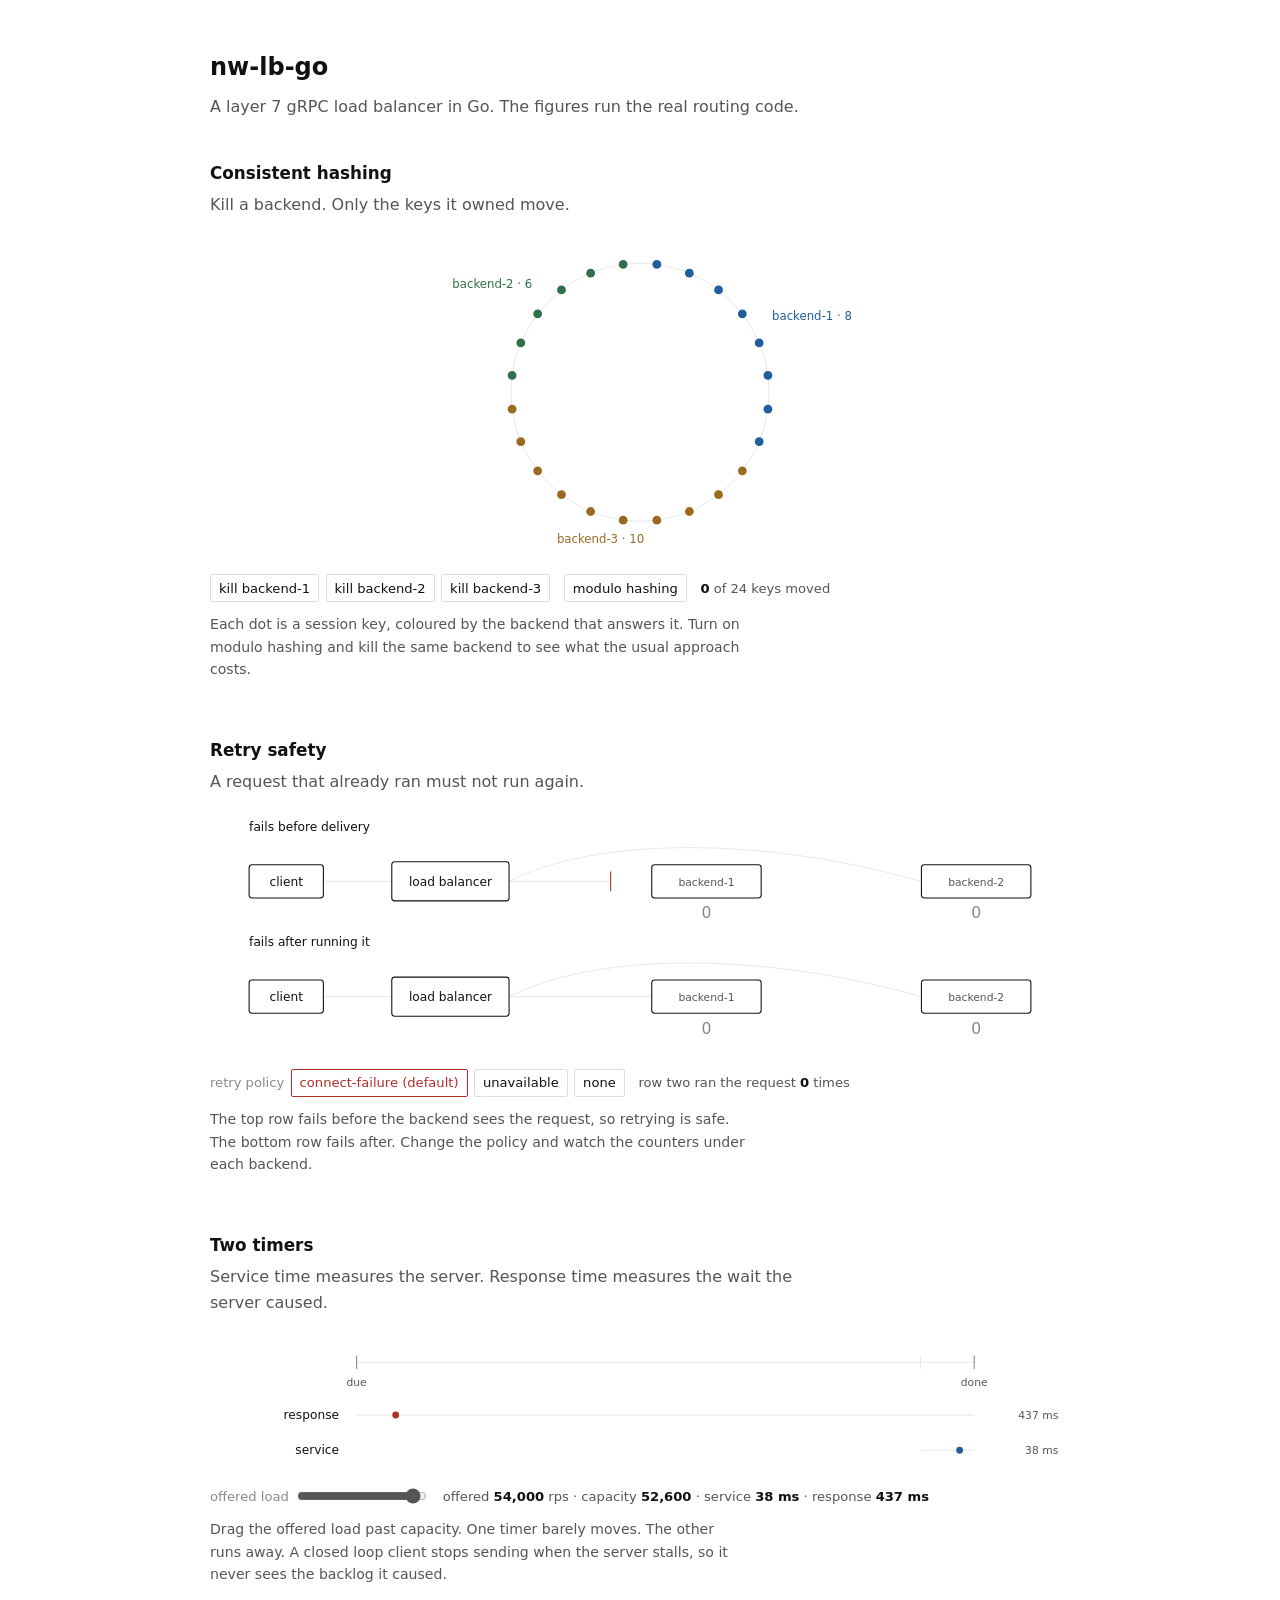
==== public/index.html @ af90a648 "Add Vercel deploy root and config" ====
<!doctype html>
<html lang="en">
<head>
<meta charset="utf-8">
<meta name="viewport" content="width=device-width, initial-scale=1">
<title>nw-lb-go</title>
<meta name="description" content="Three interactive figures from a Go layer-7 gRPC load balancer: consistent hashing, retry safety, and how its latency was measured.">
<style>/* One font, white ground, ink and three signal colours. Nothing else.
 *
 * Light only and deliberately so: it paints its own background and declares color-scheme, so it
 * keeps its appearance inside a dark host rather than borrowing one. */

:root {
  --bg: #ffffff;
  --ink: #111111;
  --ink-soft: #555555;
  --ink-faint: #888888;
  --rule: #dddddd;

  /* Colour is only ever used to mean something: normal, failure, recovered. */
  --accent-blue: #1f5f9e;
  --accent-red: #b03028;
  --accent-green: #2f7048;
  --accent-amber: #9a6b1f;

  --w-thin: 0.7;
  --w-semi: 1.1;

  --font: system-ui, -apple-system, "Segoe UI", Roboto, Helvetica, Arial, sans-serif;

  color-scheme: light;
}

* { box-sizing: border-box; }

body {
  margin: 0;
  background: var(--bg);
  color: var(--ink);
  font-family: var(--font);
  font-size: 16px;
  line-height: 1.6;
}

.wrap {
  max-width: 900px;
  margin: 0 auto;
  padding: 3rem 1.25rem 5rem;
}

h1 {
  font-size: 1.5rem;
  font-weight: 600;
  margin: 0 0 0.5rem;
}

.subtitle {
  color: var(--ink-soft);
  margin: 0 0 2.5rem;
  max-width: 60ch;
}

.masthead .meta,
footer.colophon { display: none; }

section.figure { margin: 0 0 3.5rem; }

.figure > h2 {
  font-size: 1.05rem;
  font-weight: 600;
  margin: 0 0 0.35rem;
}

.figure > .lede {
  color: var(--ink-soft);
  margin: 0 0 1rem;
  max-width: 60ch;
}

.stage svg {
  display: block;
  width: 100%;
  height: auto;
}

.controls {
  display: flex;
  flex-wrap: wrap;
  align-items: center;
  gap: 0.5rem 0.85rem;
  margin-top: 0.5rem;
  font-size: 0.82rem;
}

.controls .group { display: flex; align-items: center; gap: 0.4rem; }
.controls .label { color: var(--ink-faint); }

button.ctl {
  font: inherit;
  font-size: 0.82rem;
  color: var(--ink);
  background: none;
  border: 1px solid var(--rule);
  border-radius: 2px;
  padding: 0.15rem 0.5rem;
  cursor: pointer;
}

button.ctl:hover { border-color: var(--ink-faint); }
button.ctl:focus-visible { outline: 2px solid var(--accent-blue); outline-offset: 1px; }
button.ctl[aria-pressed="true"] { border-color: var(--accent-red); color: var(--accent-red); }
button.ctl[disabled] { opacity: 0.4; cursor: default; }

input[type="range"] { width: 130px; accent-color: var(--ink-soft); cursor: pointer; }

.readout {
  color: var(--ink-soft);
  font-variant-numeric: tabular-nums;
}
.readout b { color: var(--ink); font-weight: 600; }

.caption {
  margin: 0.7rem 0 0;
  font-size: 0.88rem;
  color: var(--ink-soft);
  max-width: 60ch;
}

/* SVG primitives. One family throughout; the mono class survives only so the figures keep their
 * numbers aligned. */
.s-node { fill: none; stroke: var(--ink); stroke-width: var(--w-semi); }
.s-node-soft { fill: none; stroke: var(--rule); stroke-width: var(--w-thin); }
.s-wire { fill: none; stroke: var(--rule); stroke-width: var(--w-thin); }
.s-wire-live { fill: none; stroke: var(--ink-faint); stroke-width: var(--w-semi); }
.s-label { fill: var(--ink); font-family: var(--font); font-size: 12.5px; }
.s-label-sm { fill: var(--ink-soft); font-family: var(--font); font-size: 11px; }
.s-mono { fill: var(--ink-soft); font-family: var(--font); font-size: 11px; font-variant-numeric: tabular-nums; }
.s-dead { stroke: var(--accent-red); }
.s-muted { opacity: 0.32; }

.pkt { pointer-events: none; }

.motion-note { display: none; }

@media (max-width: 640px) {
  .wrap { padding: 2rem 1rem 3rem; }
}
</style>
</head>
<body>
<div class="wrap">

<header class="masthead">
  <h1>nw-lb-go</h1>
  <p class="subtitle">
    A layer 7 gRPC load balancer in Go. The figures run the real routing code.
  </p>
</header>

<main id="figures"></main>

</div>
<script>/* Shared foundation for every figure: SVG construction, one animation clock, packet motion along
 * real paths, and a consistent-hash ring that behaves like the Go one so the routing figures agree
 * with the system they document. No dependencies. */
(function (global) {
  "use strict";

  const SVGNS = "http://www.w3.org/2000/svg";

  /* ---------------------------------------------------------------- construction */

  // el("circle", {r: 4, class: "pkt"}, [children]) — attribute names are passed through verbatim,
  // so hyphenated SVG attributes work without translation.
  function el(name, attrs, children) {
    const node = document.createElementNS(SVGNS, name);
    if (attrs) {
      for (const k in attrs) {
        const v = attrs[k];
        if (v === null || v === undefined || v === false) continue;
        if (k === "text") node.textContent = String(v);
        else node.setAttribute(k, String(v));
      }
    }
    if (children) for (const c of children) if (c) node.appendChild(c);
    return node;
  }

  function html(name, attrs, children) {
    const node = document.createElement(name);
    if (attrs) {
      for (const k in attrs) {
        const v = attrs[k];
        if (v === null || v === undefined || v === false) continue;
        if (k === "text") node.textContent = String(v);
        else if (k === "class") node.className = String(v);
        else node.setAttribute(k, String(v));
      }
    }
    if (children) for (const c of children) if (c) node.appendChild(c);
    return node;
  }

  // Every figure shares one arrowhead vocabulary so the drawings look like one document. The
  // geometry is a slim stealth head; markers inherit stroke colour via context-stroke where the
  // browser supports it and fall back to currentColor otherwise.
  function defs() {
    const mk = (id, color) =>
      el("marker", {
        id: id, viewBox: "0 0 10 8", refX: 9.2, refY: 4,
        markerWidth: 7, markerHeight: 6, orient: "auto-start-reverse",
      }, [el("path", { d: "M0,0 L10,4 L0,8 L2.6,4 Z", fill: color })]);

    return el("defs", null, [
      mk("ah", "context-stroke"),
      mk("ah-ink", "var(--ink)"),
      mk("ah-faint", "var(--ink-faint)"),
      mk("ah-blue", "var(--accent-blue)"),
      mk("ah-red", "var(--accent-red)"),
      mk("ah-green", "var(--accent-green)"),
    ]);
  }

  // A figure's root <svg>. Width is fluid; the viewBox fixes the coordinate system so every
  // diagram can be authored in absolute units and still be responsive.
  function stage(w, h, label) {
    const s = el("svg", {
      viewBox: `0 0 ${w} ${h}`,
      role: "img",
      "aria-label": label || "",
      preserveAspectRatio: "xMidYMid meet",
    }, [defs()]);
    return s;
  }

  function text(x, y, str, cls, extra) {
    return el("text", Object.assign({ x: x, y: y, class: cls || "s-label", text: str }, extra || {}));
  }

  // A TikZ-ish node: thin rounded rect with a centred label. Returns {g, cx, cy, w, h}.
  function box(x, y, w, h, label, opts) {
    const o = opts || {};
    const g = el("g", { class: o.class || "" });
    g.appendChild(el("rect", {
      x: x, y: y, width: w, height: h, rx: o.rx === undefined ? 3 : o.rx,
      class: o.boxClass || "s-node", fill: o.fill || "none",
    }));
    if (label) {
      g.appendChild(text(x + w / 2, y + h / 2 + 4.5, label, o.labelClass || "s-label", {
        "text-anchor": "middle",
      }));
    }
    return { g: g, x: x, y: y, w: w, h: h, cx: x + w / 2, cy: y + h / 2 };
  }

  /* ------------------------------------------------------------------- the clock */

  const reduced = global.matchMedia
    ? global.matchMedia("(prefers-reduced-motion: reduce)").matches
    : false;

  // One requestAnimationFrame loop drives every figure. Figures register a step(dt) and are only
  // stepped while their container is on screen, so a page of six simulations costs about as much
  // as the one you are looking at.
  const Ticker = (function () {
    const subs = new Set();
    let last = 0, running = false;

    function frame(now) {
      if (!running) return;
      const dt = last ? Math.min((now - last) / 1000, 0.1) : 0;
      last = now;
      for (const s of subs) {
        if (!s.visible) continue;
        try { s.step(dt); } catch (err) { /* one bad figure must not stop the page */ }
      }
      global.requestAnimationFrame(frame);
    }

    function start() {
      if (running) return;
      running = true; last = 0;
      global.requestAnimationFrame(frame);
    }

    return {
      add(step, node) {
        const sub = { step: step, visible: true };
        subs.add(sub);
        if (node && global.IntersectionObserver) {
          sub.visible = false;
          const io = new IntersectionObserver((entries) => {
            for (const e of entries) sub.visible = e.isIntersecting;
          }, { rootMargin: "80px" });
          io.observe(node);
        }
        start();
        return () => subs.delete(sub);
      },
      get reduced() { return reduced; },
    };
  })();

  /* ------------------------------------------------------------------- packets */

  // Packets travel along the very path element that draws the wire, so a dot can never drift off
  // its line: the geometry has exactly one source of truth.
  function Flight(pathEl, opts) {
    const o = opts || {};
    this.path = pathEl;
    this.len = pathEl.getTotalLength();
    this.speed = o.speed || 160;      // user units per second
    this.dist = o.from || 0;
    this.done = false;
    this.node = o.node;
    this.onArrive = o.onArrive || null;
  }
  Flight.prototype.step = function (dt) {
    if (this.done) return;
    this.dist += this.speed * dt;
    if (this.dist >= this.len) {
      this.dist = this.len;
      this.done = true;
    }
    const p = this.path.getPointAtLength(this.dist);
    if (this.node) {
      this.node.setAttribute("cx", p.x.toFixed(2));
      this.node.setAttribute("cy", p.y.toFixed(2));
    }
    if (this.done && this.onArrive) this.onArrive();
    return p;
  };

  // A pool keeps packet circles alive rather than churning DOM nodes at 60fps.
  function PacketPool(layer, opts) {
    this.layer = layer;
    this.free = [];
    this.live = [];
    this.r = (opts && opts.r) || 3;
  }
  PacketPool.prototype.spawn = function (pathEl, opts) {
    const o = opts || {};
    let node = this.free.pop();
    if (!node) {
      node = el("circle", { r: this.r, class: "pkt" });
      this.layer.appendChild(node);
    }
    node.setAttribute("r", o.r || this.r);
    node.setAttribute("fill", o.fill || "var(--accent-blue)");
    node.setAttribute("opacity", o.opacity === undefined ? 1 : o.opacity);
    node.style.display = "";
    const self = this;
    const f = new Flight(pathEl, {
      speed: o.speed, from: o.from, node: node,
      onArrive: function () {
        if (o.onArrive) o.onArrive();
      },
    });
    f._node = node;
    this.live.push(f);
    return f;
  };
  PacketPool.prototype.step = function (dt) {
    for (let i = this.live.length - 1; i >= 0; i--) {
      const f = this.live[i];
      f.step(dt);
      if (f.done) {
        f._node.style.display = "none";
        this.free.push(f._node);
        this.live.splice(i, 1);
      }
    }
  };
  PacketPool.prototype.clear = function () {
    for (const f of this.live) {
      f._node.style.display = "none";
      this.free.push(f._node);
    }
    this.live.length = 0;
  };

  /* --------------------------------------------------------------------- model */

  // FNV-1a followed by MurmurHash3's finaliser. Not the xxhash the Go side uses — the point is a
  // well-distributed 32-bit hash so the ring behaves the same way, not that the two agree on
  // placements.
  //
  // The avalanche step is not optional. FNV alone barely mixes its high bits for inputs that differ
  // only in a trailing index, which is exactly the shape of a virtual node key ("backend-1#0",
  // "backend-1#1", ...). Without it, 84 virtual nodes landed in clumps that left a single 22.4% hole
  // in the ring and gave one backend 52% of the keys — a drawing that would have argued against the
  // very property it exists to demonstrate. With it the largest gap is 7.1% and the split is
  // 42/26/32, whose remaining skew is the honest small-sample behaviour of 28 virtual nodes per
  // member rather than an artefact of the hash.
  function hash32(str) {
    let h = 0x811c9dc5;
    for (let i = 0; i < str.length; i++) {
      h ^= str.charCodeAt(i);
      h = Math.imul(h, 0x01000193) >>> 0;
    }
    h ^= h >>> 16;
    h = Math.imul(h, 0x85ebca6b) >>> 0;
    h ^= h >>> 13;
    h = Math.imul(h, 0xc2b2ae35) >>> 0;
    h ^= h >>> 16;
    return h >>> 0;
  }

  // Consistent hash ring with weighted virtual nodes, mirroring internal/hashring.
  //
  // The property worth preserving here is the one the Go tests assert: membership is the set of
  // CONFIGURED members and never changes with health. Health is a filter applied over the ordered
  // candidate list, so a backend going down remaps only the keys it owned.
  function Ring(members, vnodes) {
    this.vnodes = vnodes || 60;
    this.setMembers(members || []);
  }
  Ring.prototype.setMembers = function (members) {
    this.members = members.slice();
    const pts = [];
    for (const m of this.members) {
      const n = Math.max(1, Math.round((this.vnodes * (m.weight || 100)) / 100));
      for (let i = 0; i < n; i++) pts.push({ h: hash32(m.id + "#" + i), id: m.id });
    }
    // Sort on (hash, id) so identical membership always yields an identical ring regardless of
    // insertion order — the determinism the Go tests check.
    pts.sort((a, b) => (a.h - b.h) || (a.id < b.id ? -1 : a.id > b.id ? 1 : 0));
    this.points = pts;
  };
  Ring.prototype.indexFor = function (key) {
    const h = hash32(key);
    const pts = this.points;
    if (!pts.length) return -1;
    let lo = 0, hi = pts.length - 1, ans = 0, found = false;
    while (lo <= hi) {
      const mid = (lo + hi) >> 1;
      if (pts[mid].h >= h) { ans = mid; found = true; hi = mid - 1; } else lo = mid + 1;
    }
    return found ? ans : 0; // wrap
  };
  // Ordered distinct owners, primary first — the preference list the balancer filters.
  Ring.prototype.candidates = function (key, n) {
    const pts = this.points;
    if (!pts.length) return [];
    const start = this.indexFor(key);
    const out = [];
    for (let i = 0; i < pts.length && out.length < (n || pts.length); i++) {
      const id = pts[(start + i) % pts.length].id;
      if (out.indexOf(id) === -1) out.push(id);
    }
    return out;
  };
  // Route applies the health/breaker filter over ring order, with the fail-open ladder the Go
  // balancer uses: available, then healthy, then anything.
  Ring.prototype.route = function (key, isAvailable) {
    const cands = this.candidates(key);
    for (const id of cands) if (isAvailable(id)) return id;
    return cands.length ? cands[0] : null;
  };

  // Deterministic PRNG so a reload tells the same story.
  function rng(seed) {
    let s = seed >>> 0 || 1;
    return function () {
      s ^= s << 13; s >>>= 0;
      s ^= s >> 17;
      s ^= s << 5; s >>>= 0;
      return s / 4294967296;
    };
  }

  /* -------------------------------------------------------------------- controls */

  function button(label, onClick, opts) {
    const o = opts || {};
    const b = html("button", { class: "ctl", type: "button", text: label });
    if (o.pressed !== undefined) b.setAttribute("aria-pressed", String(!!o.pressed));
    b.addEventListener("click", () => onClick(b));
    return b;
  }

  function slider(opts) {
    const o = opts || {};
    const input = html("input", {
      type: "range", min: o.min, max: o.max, step: o.step || 1, value: o.value,
      "aria-label": o.label || "value",
    });
    input.addEventListener("input", () => o.onInput(Number(input.value), input));
    return input;
  }

  function readout(initial) {
    const n = html("span", { class: "readout" });
    n.innerHTML = initial || "";
    return n;
  }

  function group(children) {
    return html("div", { class: "group" }, children);
  }

  function label(str) {
    return html("span", { class: "label", text: str });
  }

  /* --------------------------------------------------------------------- figures */

  const registry = [];

  function register(fig) { registry.push(fig); }

  function mountAll(root) {
    registry.forEach((fig, i) => {
      const section = html("section", { class: "figure", id: fig.id });
      section.appendChild(html("h2", { text: fig.title }));
      if (fig.lede) section.appendChild(html("p", { class: "lede", text: fig.lede }));

      const stageEl = html("div", { class: "stage" });
      const controls = html("div", { class: "controls" });
      section.appendChild(stageEl);
      root.appendChild(section);

      let api = null;
      try {
        api = fig.mount(stageEl, controls, API);
      } catch (err) {
        stageEl.appendChild(html("p", { class: "caption", text: "This figure failed to load." }));
        if (global.console) console.error("figure " + fig.id + " failed:", err);
      }
      if (controls.childNodes.length) stageEl.appendChild(controls);

      if (fig.caption) section.appendChild(html("p", { class: "caption", text: fig.caption }));
      if (api && api.step) Ticker.add(api.step, stageEl);
    });
  }

  const API = {
    el: el, html: html, stage: stage, text: text, box: box, defs: defs,
    Ticker: Ticker, Flight: Flight, PacketPool: PacketPool,
    Ring: Ring, hash32: hash32, rng: rng,
    button: button, slider: slider, readout: readout, group: group, label: label,
    register: register, mountAll: mountAll,
    reduced: reduced,
    SVGNS: SVGNS,
  };

  global.NWLB = API;
})(window);


/* ---- ring ---- */
/* Fig. ring — kill a backend, and only its keys move.
 *
 * One circle, twenty-four key dots, three backend labels. Nothing else is drawn, because nothing
 * else is being argued. Routing is the real X.Ring; modulo mode is a real hash(key) mod liveCount.
 * The only motion in the figure is a remap: dots whose owner actually changed slide along the ring
 * to their new owner and take its colour. Every other dot holds still. */
NWLB.register({
  id: "ring",
  title: 'Consistent hashing',
  lede:
    'Kill a backend. Only the keys it owned move.',
  caption:
    'Each dot is a session key, coloured by the backend that answers it. Turn on modulo hashing and kill the same backend to see what the usual approach costs.',

  mount: function (stageEl, controlsEl, X) {
    /* element count: 25 drawn elements — 1 ring circle + 24 key dots. Static text: 3 labels, one
     * per backend; the number in each is a live count, not a caption. The flight arcs below are
     * stroke-less geometry carriers cut from the same circle at the same radius — PacketPool needs
     * a <path> to walk, and a <circle> cannot be walked in part — so they draw no ink, and the
     * packets riding them are moving, not static. */

    /* ------------------------------------------------------------------ geometry */
    var W = 880, H = 340;
    var CX = 440, CY = 162;
    var R = 132;              // the ring; the key dots sit on it
    var RL = R + 24;          // backend labels, just outside it
    var TAU = Math.PI * 2;
    var NKEYS = 24;
    var VNODES = 3;           // per backend: few enough that each backend owns one visible arc
    var DOT = 4.5;

    var BE = [
      { id: "backend-1", col: "var(--accent-blue)" },
      { id: "backend-2", col: "var(--accent-green)" },
      { id: "backend-3", col: "var(--accent-amber)" }
    ];
    var DEAD = "var(--accent-red)";
    var FAINT = "var(--ink-faint)";
    var THIN = "var(--w-thin)";

    var live = [true, true, true];
    var modulo = false;

    /* --------------------------------------------------------------------- model */
    // Membership is every configured backend, exactly as in internal/hashring: health never
    // rebuilds the ring, it only filters the clockwise scan.
    var ring = new X.Ring(
      BE.map(function (b) { return { id: b.id, weight: 100 }; }),
      VNODES
    );
    var pts = ring.points;
    var idxOf = {};
    BE.forEach(function (b, i) { idxOf[b.id] = i; });

    function px(a, r) { return CX + r * Math.cos(a); }
    function py(a, r) { return CY + r * Math.sin(a); }
    function f2(n) { return n.toFixed(2); }

    // Clockwise arc: y grows downwards, so increasing angle is clockwise on screen.
    function arcD(a0, a1, r) {
      var d = a1 - a0;
      if (d <= 0) d += TAU;
      return "M" + f2(px(a0, r)) + " " + f2(py(a0, r)) +
        " A" + r + " " + r + " 0 " + (d > Math.PI ? 1 : 0) + " 1 " +
        f2(px(a1, r)) + " " + f2(py(a1, r));
    }

    function liveCount() {
      var n = 0;
      for (var i = 0; i < 3; i++) if (live[i]) n++;
      return n;
    }

    function ownerOf(k) {
      var i;
      if (!modulo) {
        // The clockwise scan: first live virtual node at or after the key.
        for (i = 0; i < pts.length; i++) {
          var bi = idxOf[pts[(k.ai + i) % pts.length].id];
          if (live[bi]) return bi;
        }
        return idxOf[pts[k.ai].id];       // nothing healthy: fail open to the ring's own answer
      }
      var lc = liveCount();
      if (lc === 0) return k.h % 3;
      var order = [];
      for (i = 0; i < 3; i++) if (live[i]) order.push(i);
      return order[k.h % lc];             // the slots renumber on every failure
    }

    // Twenty-four session keys, drawn deterministically and taken as they come. Seed 0x2a splits
    // 8/6/10 across the three backends with each backend holding one contiguous arc, which is what
    // three virtual nodes apiece buys; no key is filtered to make that happen.
    var rnd = X.rng(0x2a);
    var HEX = "0123456789abcdef";
    var keys = [], seen = {}, guard = 0;
    while (keys.length < NKEYS && guard < 20000) {
      guard++;
      var s = "sess-";
      for (var q = 0; q < 4; q++) s += HEX[Math.floor(rnd() * 16)];
      if (seen[s]) continue;
      seen[s] = 1;
      keys.push({ id: s, h: X.hash32(s), ai: ring.indexFor(s), owner: 0, flying: false });
    }
    // Hash order becomes angular order, so a key's neighbours on screen are its neighbours on the
    // ring: an owner's keys land in one arc, and a remap really does travel clockwise.
    keys.sort(function (a, b) { return a.h - b.h; });
    var i;
    for (i = 0; i < NKEYS; i++) {
      var k = keys[i];
      k.ang = -Math.PI / 2 + (i + 0.5) * (TAU / NKEYS);
      k.owner = ownerOf(k);
    }

    /* ---------------------------------------------------------------------- stage */
    var svg = X.stage(W, H,
      "A ring of twenty-four session key dots, each filled with the colour of the backend that " +
      "answers it, with the three backends named outside the arcs they own. Killing a backend " +
      "moves only its own dots; modulo hashing moves nearly all of them.");
    stageEl.appendChild(svg);

    var gArcs = X.el("g"), gDots = X.el("g"), gPkt = X.el("g"), gLab = X.el("g");
    svg.appendChild(X.el("circle", { cx: CX, cy: CY, r: R, class: "s-node-soft" }));
    [gArcs, gDots, gPkt, gLab].forEach(function (g) { svg.appendChild(g); });

    for (i = 0; i < NKEYS; i++) {
      keys[i].dot = X.el("circle", {
        cx: f2(px(keys[i].ang, R)), cy: f2(py(keys[i].ang, R)), r: DOT,
        fill: BE[keys[i].owner].col
      });
      gDots.appendChild(keys[i].dot);
    }

    // One label per backend, parked at the angular centre of the arc it owns when all three are up.
    // Fixed for the life of the figure: a label that chased its arc would be a second moving thing.
    var labels = BE.map(function (b, bi) {
      var sx = 0, sy = 0;
      for (var j = 0; j < NKEYS; j++) {
        if (keys[j].owner !== bi) continue;
        sx += Math.cos(keys[j].ang); sy += Math.sin(keys[j].ang);
      }
      var a = Math.atan2(sy, sx), c = Math.cos(a);
      return X.el("text", {
        x: f2(px(a, RL)), y: f2(py(a, RL) + 4), class: "s-mono",
        style: "font-size: 12px",
        "text-anchor": c > 0.35 ? "start" : c < -0.35 ? "end" : "middle"
      });
    });
    labels.forEach(function (t) { gLab.appendChild(t); });

    /* ------------------------------------------------------------------- painting */
    function fill(k) {
      k.dot.setAttribute("fill", BE[k.owner].col);
      k.dot.setAttribute("stroke", "none");
    }
    function hollow(k) {
      k.dot.setAttribute("fill", "none");
      k.dot.setAttribute("stroke", FAINT);
      k.dot.setAttribute("stroke-width", THIN);
    }

    function paintLabels() {
      var counts = [0, 0, 0];
      for (var j = 0; j < NKEYS; j++) counts[keys[j].owner]++;
      for (var b = 0; b < 3; b++) {
        labels[b].textContent = BE[b].id + " · " + counts[b];
        labels[b].style.fill = live[b] ? BE[b].col : DEAD;
      }
    }

    /* ------------------------------------------------------------------- movement */
    var pool = new X.PacketPool(gPkt, { r: DOT });
    var free = [], used = [];

    function takeArc() {
      var p = free.pop();
      if (!p) { p = X.el("path", { fill: "none", stroke: "none" }); gArcs.appendChild(p); }
      used.push(p);
      return p;
    }
    function releaseArc(p) {
      var j = used.indexOf(p);
      if (j >= 0) used.splice(j, 1);
      free.push(p);
    }
    function stopAll() {
      pool.clear();
      for (var j = used.length - 1; j >= 0; j--) free.push(used[j]);
      used.length = 0;
      for (j = 0; j < NKEYS; j++) {
        if (keys[j].flying) { keys[j].flying = false; fill(keys[j]); }
      }
    }

    // Where a remapped key travels to: the first dot clockwise that the new owner now answers.
    // Under consistent hashing that is the head of the neighbouring arc, so a dead backend's keys
    // sweep forward together; under modulo it is wherever the renumbering happened to land.
    function destOf(idx) {
      var o = keys[idx].owner;
      for (var s = 1; s < NKEYS; s++) {
        var j = (idx + s) % NKEYS;
        if (keys[j].owner === o) return keys[j].ang;
      }
      return null;
    }

    function fly(idx) {
      var k = keys[idx];
      var a1 = destOf(idx);
      if (a1 === null) { fill(k); return; }
      var p = takeArc();
      p.setAttribute("d", arcD(k.ang, a1, R));
      var len = p.getTotalLength();
      if (len < 1) { fill(k); return; }
      k.flying = true;
      hollow(k);
      pool.spawn(p, {
        speed: len / Math.max(0.55, len / 420),
        fill: BE[k.owner].col,
        onArrive: function () {
          releaseArc(p);
          k.flying = false;
          fill(k);
        }
      }).step(0);   // seat it on the path now, so a recycled dot never flashes at its old position
    }

    function apply() {
      stopAll();
      var moved = 0, j;
      var next = [];
      for (j = 0; j < NKEYS; j++) next.push(ownerOf(keys[j]));
      for (j = 0; j < NKEYS; j++) {
        if (next[j] !== keys[j].owner) { keys[j].owner = next[j]; keys[j].changed = true; moved++; }
        else keys[j].changed = false;
      }
      for (j = 0; j < NKEYS; j++) {
        if (!keys[j].changed) continue;
        if (X.reduced) fill(keys[j]); else fly(j);
      }
      paintLabels();
      ro.innerHTML = "<b>" + moved + "</b> of " + NKEYS + " keys moved";
    }

    /* ------------------------------------------------------------------- controls */
    var ro = X.readout("<b>0</b> of " + NKEYS + " keys moved");

    var killBtns = BE.map(function (b, bi) {
      return X.button("kill " + b.id, function (btn) {
        live[bi] = !live[bi];
        btn.textContent = (live[bi] ? "kill " : "restore ") + b.id;
        btn.setAttribute("aria-pressed", String(!live[bi]));
        apply();
      }, { pressed: false });
    });

    var modBtn = X.button("modulo hashing", function (btn) {
      modulo = !modulo;
      btn.setAttribute("aria-pressed", String(modulo));
      apply();
    }, { pressed: false });

    controlsEl.appendChild(X.group(killBtns));
    controlsEl.appendChild(X.group([modBtn]));
    controlsEl.appendChild(ro);

    paintLabels();

    return {
      step: function (dt) { pool.step(dt); }
    };
  }
});


/* ---- failover ---- */
/* Figure: retry safety — replaying a request that already ran makes it run twice.
 *
 * Two identical rows, differing only in WHEN the first backend fails. The counters under the
 * backends carry the whole argument: the top row totals one, and the bottom row totals two as soon
 * as the policy is loose enough to replay a request that had already been executed. */
(function () {
  "use strict";

  var W = 880, H = 256;
  var Y1 = 72, Y2 = 190;

  var CX = 40, CW = 76;            // client
  var LX = 186, LW = 120;          // load balancer
  var B1 = 452, B2 = 728, BW = 112, BH = 34;
  var STOP = 410;                  // row one is refused here, short of the first backend

  NWLB.register({
    id: "failover",
    title: 'Retry safety',

    lede:
      'A request that already ran must not run again.',

    caption:
      'The top row fails before the backend sees the request, so retrying is safe. The bottom row fails after. Change the policy and watch the counters under each backend.',

    mount: function (stageEl, controlsEl, X) {
      // element count: 21 static drawn elements — 8 boxes, 6 wires, 1 red mark, 6 text labels.
      // The four counter numbers are data values and the packets move, so neither is counted.

      var svg = X.stage(W, H,
        "Two rows, each a client, a load balancer and two backends, with a counter under each " +
        "backend showing how many times the request ran there.");
      stageEl.appendChild(svg);

      var gWire = X.el("g"), gNode = X.el("g"), gPkt = X.el("g");
      svg.appendChild(gWire);
      svg.appendChild(gNode);
      svg.appendChild(gPkt);

      var pool = new X.PacketPool(gPkt, { r: 4 });

      var INK = "var(--ink)";
      var FAINT = "var(--ink-faint)";
      var BLUE = "var(--accent-blue)";
      var RED = "var(--accent-red)";
      var AMBER = "var(--accent-amber)";

      var SPEED = X.reduced ? 120 : 210;   // user units per second
      var BEAT = X.reduced ? 1.3 : 0.6;    // dwell at a failure
      var SETTLE = X.reduced ? 2.6 : 1.6;  // let a row's counters be read before the other moves
      var LINGER = X.reduced ? 4.6 : 3.2;  // longer, when the count reached two

      /* ------------------------------------------------------------------ primitives */

      function box(x, y, w, h, label, labelClass) {
        var b = X.box(x, y, w, h, label, { labelClass: labelClass });
        b.rect = b.g.querySelector("rect");
        gNode.appendChild(b.g);
        return b;
      }

      // A wire is the <path> that both draws the line and carries the packets, so a dot can never
      // leave its line: there is exactly one piece of geometry.
      function wire(d) {
        var p = X.el("path", { d: d, class: "s-wire" });
        gWire.appendChild(p);
        return p;
      }

      // The counter is a bare number. It is the only thing in the drawing that changes state, so it
      // needs no chrome to be found.
      function counter(cx, y) {
        var t = X.text(cx, y, "0", "s-mono", { "text-anchor": "middle" });
        t.style.fontSize = "16px";
        t.style.fill = FAINT;
        gNode.appendChild(t);
        return { el: t, n: 0 };
      }

      /* ---------------------------------------------------------------------- a row */

      // Both rows carry their labels. Leaving the second row's boxes empty saved six words and cost
      // the reader a row of blank rectangles, which reads as unfinished rather than as restraint.
      function buildRow(y, title, refused, named) {
        var R = { y: y };

        gNode.appendChild(X.text(CX, y - 52, title, "s-label"));

        R.w0 = wire("M " + (CX + CW) + " " + y + " H " + LX);
        R.w1 = wire("M " + (LX + LW) + " " + y + " H " + (refused ? STOP : B1));
        R.w2 = wire("M " + (LX + LW) + " " + y +
          " C " + (LX + LW + 90) + " " + (y - 46) +
          ", " + (B1 + 114) + " " + (y - 46) +
          ", " + B2 + " " + y);

        R.client = box(CX, y - 17, CW, 34, named ? "client" : null, "s-label");
        R.lb = box(LX, y - 20, LW, 40, named ? "load balancer" : null, "s-label");
        R.b1 = box(B1, y - BH / 2, BW, BH, named ? "backend-1" : null, "s-mono");
        R.b2 = box(B2, y - BH / 2, BW, BH, named ? "backend-2" : null, "s-mono");

        if (refused) {
          gWire.appendChild(X.el("path", {
            d: "M " + STOP + " " + (y - 10) + " V " + (y + 10), class: "s-node s-dead",
          }));
        }

        R.c1 = counter(B1 + BW / 2, y + 38);
        R.c2 = counter(B2 + BW / 2, y + 38);
        return R;
      }

      var A = buildRow(Y1, "fails before delivery", true, true);
      var B = buildRow(Y2, "fails after running it", false, true);

      /* ------------------------------------------------------------------- counters */

      // The damage is that two different backends each did the work, so a row that totals two turns
      // both of its numbers red together.
      function paint(R) {
        var tone = (R.c1.n + R.c2.n) >= 2 ? RED : INK;
        R.c1.el.style.fill = R.c1.n ? tone : FAINT;
        R.c2.el.style.fill = R.c2.n ? tone : FAINT;
      }

      function tick(R, c) {
        c.n += 1;
        c.el.textContent = String(c.n);
        paint(R);
        if (R === B) report();
      }

      function resetRow(R) {
        R.c1.n = 0;
        R.c2.n = 0;
        R.c1.el.textContent = "0";
        R.c2.el.textContent = "0";
        paint(R);
        R.b1.rect.setAttribute("class", "s-node");
        if (R === B) report();
      }

      /* -------------------------------------------------------------------- controls */

      var policy = "connect-failure";
      var readout = X.readout("row two ran the request <b>0</b> times");
      var buttons = {};

      function report() {
        readout.innerHTML = "row two ran the request <b>" + (B.c1.n + B.c2.n) + "</b> times";
      }

      function policyButton(id, text) {
        var b = X.button(text, function () { choose(id); }, { pressed: id === policy });
        buttons[id] = b;
        return b;
      }

      controlsEl.appendChild(X.group([
        X.label("retry policy"),
        policyButton("connect-failure", "connect-failure (default)"),
        policyButton("unavailable", "unavailable"),
        policyButton("none", "none"),
      ]));
      controlsEl.appendChild(readout);

      /* --------------------------------------------------------------------- the run */

      var hold = 0, after = null, next = null;

      function fly(pathEl, color, then) {
        pool.spawn(pathEl, {
          speed: SPEED, fill: color, r: 4,
          onArrive: function () { next = then; },
        });
      }

      function pause(secs, then) {
        hold = secs;
        after = then;
      }

      // Row one: refused on the wire, so nothing executed and the replay costs one execution.
      function runA() {
        resetRow(A);
        fly(A.w0, BLUE, function () {
          fly(A.w1, BLUE, function () {
            pause(BEAT, function () {
              if (policy === "none") { pause(SETTLE, runB); return; }
              fly(A.w2, BLUE, function () {
                tick(A, A.c2);
                pause(SETTLE, runB);
              });
            });
          });
        });
      }

      // Row two: delivered and executed, and only then does the backend die. Replaying it now buys
      // a second execution of work that had already happened.
      function runB() {
        resetRow(B);
        fly(B.w0, BLUE, function () {
          fly(B.w1, BLUE, function () {
            tick(B, B.c1);
            B.b1.rect.setAttribute("class", "s-node s-dead");
            pause(BEAT, function () {
              if (policy !== "unavailable") { pause(SETTLE, runA); return; }
              fly(B.w2, AMBER, function () {
                tick(B, B.c2);
                pause(LINGER, runA);
              });
            });
          });
        });
      }

      function choose(p) {
        policy = p;
        for (var k in buttons) buttons[k].setAttribute("aria-pressed", String(k === policy));
        pool.clear();
        next = null;
        after = null;
        hold = 0;
        resetRow(A);
        resetRow(B);
        pause(0.35, runA);
      }

      pause(0.4, runA);

      return {
        step: function (dt) {
          pool.step(dt);
          if (next) {
            var n = next;
            next = null;
            n();
          }
          if (hold > 0) {
            hold -= dt;
            if (hold <= 0) {
              hold = 0;
              var a = after;
              after = null;
              if (a) a();
            }
          }
        },
      };
    },
  });
})();


/* ---- omission ---- */
/* Two timers.
 *
 * One request, drawn once. The only thing worth seeing is that the response bracket is longer than
 * the service bracket, and that raising the offered load stretches one and not the other. */
NWLB.register({
  id: 'omission',
  title: 'Two timers',
  lede: 'Service time measures the server. Response time measures the wait the server caused.',
  caption: 'Drag the offered load past capacity. One timer barely moves. The other runs away. A closed loop client stops sending when the server stalls, so it never sees the backlog it caused.',

  mount: function (stageEl, controlsEl, X) {
    /* element count: 6 drawn (1 time line, 3 marks, 2 brackets). Static labels: 4. The two
     * millisecond figures are data, not annotation. */

    var W = 880, H = 150;
    var X0 = 150, X1 = 782;          // the time line runs between these
    var GUT = 132;                   // right-aligned gutter for the bracket names
    var NUM = 868;                   // right-aligned column for the two numbers
    var Y_LINE = 32, Y_RESP = 86, Y_SERV = 122;

    // Measured on the real run: 52,600 rps was where this host stopped keeping up, and 55,000 rps
    // offered produced a service p99 of 38 ms against a response p99 of 696 ms.
    var CAPACITY = 52600, RUN_S = 15;

    var svg = X.stage(W, H, 'One request, with service time and response time drawn to the same scale');
    stageEl.appendChild(svg);

    var gStatic = X.el('g', null);
    var gDyn = X.el('g', null);
    var gPkt = X.el('g', null);
    svg.appendChild(gStatic);
    svg.appendChild(gDyn);
    svg.appendChild(gPkt);

    function line(d, cls, extra) {
      return X.el('path', Object.assign({ d: d, class: cls || 's-wire' }, extra || {}));
    }

    // --- static ink -------------------------------------------------------------------------
    gStatic.appendChild(line('M' + X0 + ',' + Y_LINE + 'H' + X1, 's-wire'));
    gStatic.appendChild(X.text(X0, Y_LINE + 24, 'due', 's-label-sm', { 'text-anchor': 'middle' }));
    gStatic.appendChild(X.text(X1, Y_LINE + 24, 'done', 's-label-sm', { 'text-anchor': 'middle' }));
    gStatic.appendChild(X.text(GUT, Y_RESP + 4, 'response', 's-label', { 'text-anchor': 'end' }));
    gStatic.appendChild(X.text(GUT, Y_SERV + 4, 'service', 's-label', { 'text-anchor': 'end' }));

    // --- ink that moves with the slider -----------------------------------------------------
    var TICK = 7;
    var mDue = gDyn.appendChild(line('', 's-wire-live'));
    var mSent = gDyn.appendChild(line('', '', {
      stroke: 'var(--accent-amber)', 'stroke-width': 'var(--w-semi)', fill: 'none',
    }));
    var mDone = gDyn.appendChild(line('', 's-wire-live'));

    var bResp = gDyn.appendChild(line('', '', {
      stroke: 'var(--accent-red)', 'stroke-width': 'var(--w-semi)', fill: 'none',
    }));
    var bServ = gDyn.appendChild(line('', '', {
      stroke: 'var(--accent-blue)', 'stroke-width': 'var(--w-semi)', fill: 'none',
    }));

    var nResp = gDyn.appendChild(X.text(NUM, Y_RESP + 4, '', 's-mono', {
      'text-anchor': 'end', fill: 'var(--accent-red)',
    }));
    var nServ = gDyn.appendChild(X.text(NUM, Y_SERV + 4, '', 's-mono', {
      'text-anchor': 'end', fill: 'var(--accent-blue)',
    }));

    var pool = new X.PacketPool(gPkt, { r: 3.5 });

    // --- the model --------------------------------------------------------------------------
    //
    // Below capacity the server is the only cost. Above it, every second of the run adds the excess
    // to a queue that drains at capacity, so the wait is the backlog divided by the drain rate. At
    // 55,000 offered that lands at 684 ms of waiting on top of 38 ms of service, which is the
    // shape the real 696 ms measurement had.
    function model(offered) {
      var u = offered / CAPACITY;
      var service = 2 + 36 * Math.pow(Math.min(u, 1), 3);
      var wait;
      if (offered > CAPACITY) {
        wait = ((offered - CAPACITY) * RUN_S / CAPACITY) * 1000;
      } else {
        wait = service * Math.pow(u, 4) * 1.5;
      }
      return { service: service, wait: wait, response: service + wait };
    }

    function fmt(ms) {
      return (ms >= 100 ? Math.round(ms) : Math.round(ms * 10) / 10) + ' ms';
    }

    // Open past capacity. At 30,000 rps the two brackets are within a millisecond of each other and
    // the figure silently argues the opposite of its point.
    var offered = 54000;
    var shown = model(offered);      // eased toward the target so dragging reads as motion
    var sentX = X0;

    function layout() {
      var span = X1 - X0;
      // Both brackets share one scale, set so the response bracket always spans the drawing. That
      // shared scale is the whole comparison: as the wait grows, service shrinks to a sliver.
      var scale = span / Math.max(shown.response, 0.001);
      sentX = X0 + shown.wait * scale;
      if (sentX > X1 - 2) sentX = X1 - 2;

      mDue.setAttribute('d', 'M' + X0 + ',' + (Y_LINE - TICK) + 'V' + (Y_LINE + TICK));
      mSent.setAttribute('d', 'M' + sentX.toFixed(1) + ',' + (Y_LINE - TICK) + 'V' + (Y_LINE + TICK));
      mDone.setAttribute('d', 'M' + X1 + ',' + (Y_LINE - TICK) + 'V' + (Y_LINE + TICK));

      bResp.setAttribute('d', 'M' + X0 + ',' + Y_RESP + 'H' + X1);
      bServ.setAttribute('d', 'M' + sentX.toFixed(1) + ',' + Y_SERV + 'H' + X1);

      nResp.textContent = fmt(shown.response);
      nServ.textContent = fmt(shown.service);
    }

    // --- controls ---------------------------------------------------------------------------
    var out = X.readout('');
    function refresh() {
      var m = model(offered);
      out.innerHTML = 'offered <b>' + offered.toLocaleString() + '</b> rps &middot; capacity <b>' +
        CAPACITY.toLocaleString() + '</b> &middot; service <b>' + fmt(m.service) +
        '</b> &middot; response <b>' + fmt(m.response) + '</b>';
    }

    controlsEl.appendChild(X.group([
      X.label('offered load'),
      X.slider({
        min: 20000, max: 56000, step: 500, value: offered, label: 'offered load in requests per second',
        onInput: function (v) { offered = v; pool.clear(); refresh(); },
      }),
    ]));
    controlsEl.appendChild(out);
    refresh();

    // --- one journey, twice, at one speed ---------------------------------------------------
    var SPEED = X.reduced ? 90 : 240;   // user units per second, identical on both brackets
    var live = 0, gap = 0;

    function launch() {
      live = 2;
      // step(0) seats each dot on its path immediately, so a fresh one never flashes at the origin.
      pool.spawn(bResp, {
        speed: SPEED, fill: 'var(--accent-red)',
        onArrive: function () { live--; },
      }).step(0);
      pool.spawn(bServ, {
        speed: SPEED, fill: 'var(--accent-blue)',
        onArrive: function () { live--; },
      }).step(0);
    }

    layout();
    launch();

    return {
      step: function (dt) {
        var target = model(offered);
        var k = Math.min(1, dt * 6);
        shown.service += (target.service - shown.service) * k;
        shown.wait += (target.wait - shown.wait) * k;
        shown.response = shown.service + shown.wait;
        layout();

        pool.step(dt);
        if (live <= 0) {
          gap += dt;
          if (gap > (X.reduced ? 2.2 : 0.7)) { gap = 0; launch(); }
        }
      },
    };
  },
});


NWLB.mountAll(document.getElementById('figures'));</script>
</body>
</html>
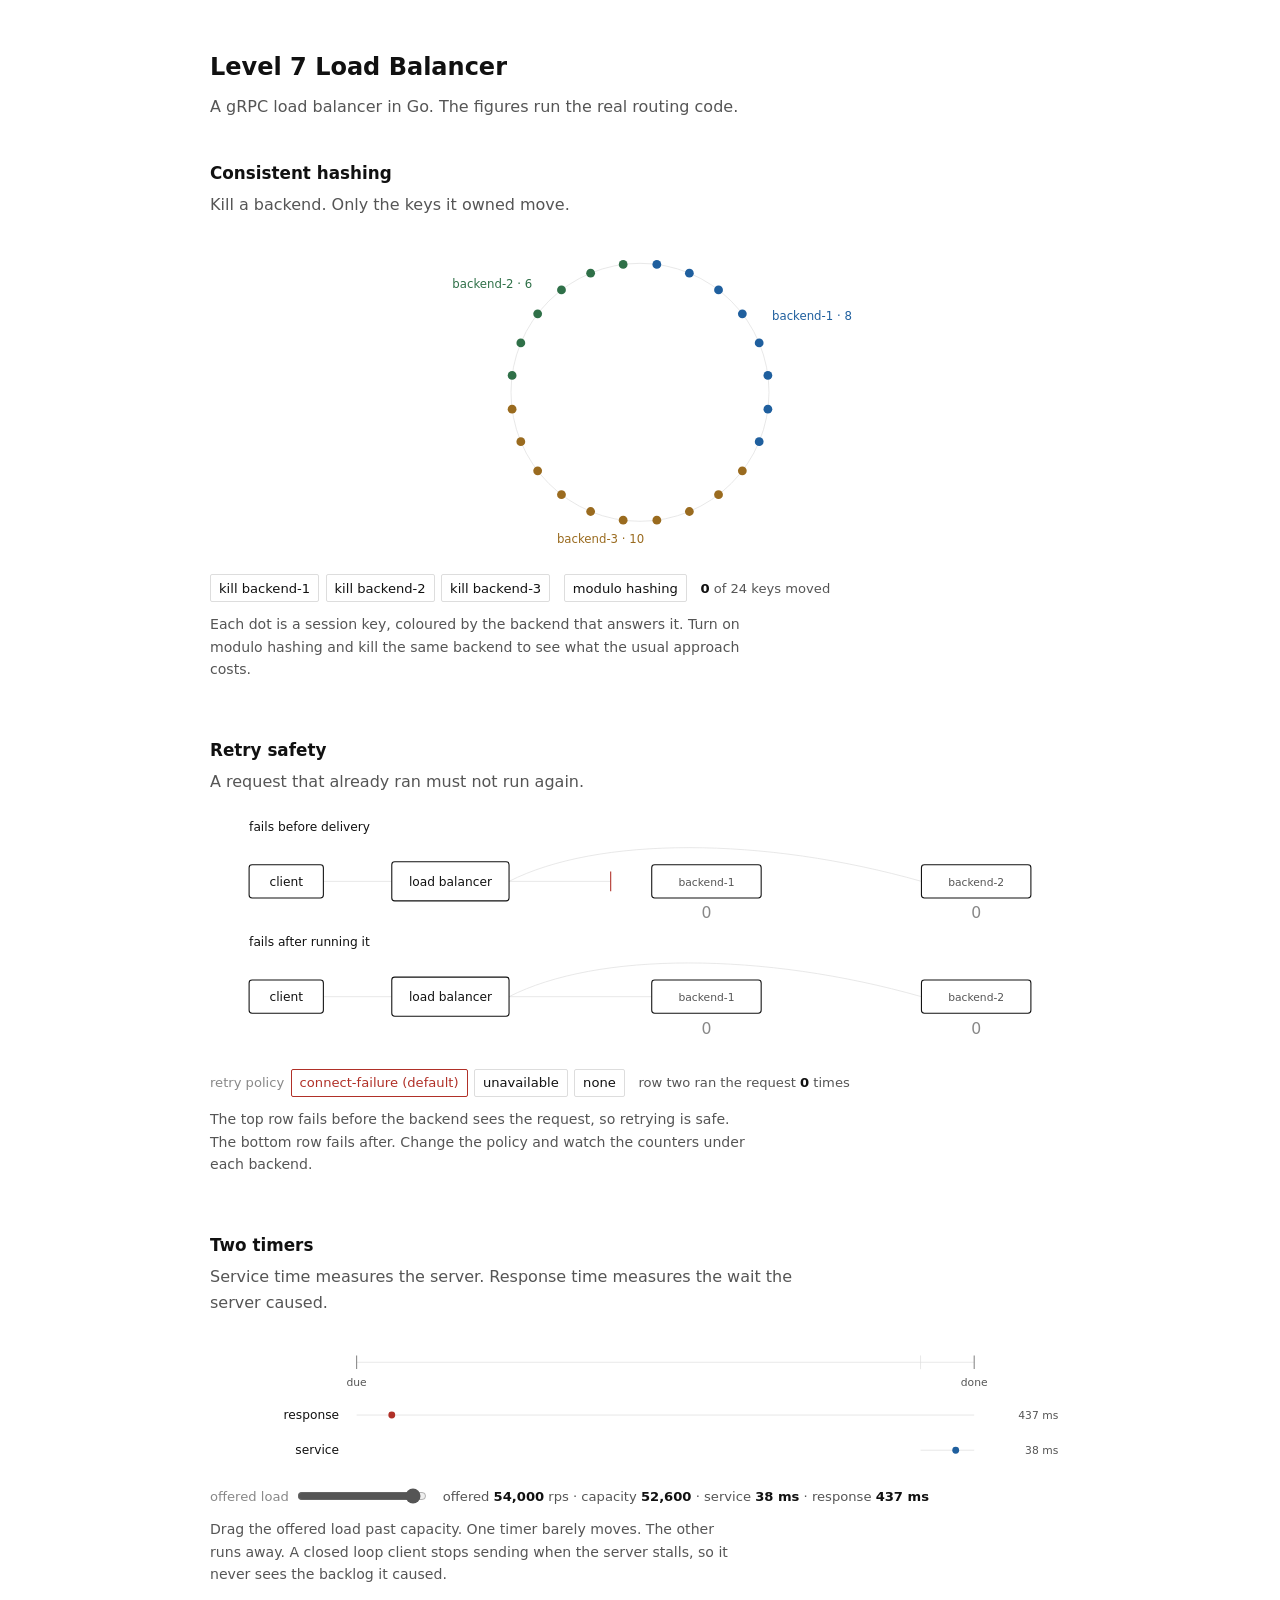
==== commit 4aac6865: "Rename heading to Level 7 Load Balancer, add Vercel deploy root" ====
--- a/public/index.html
+++ b/public/index.html
@@ -3,8 +3,8 @@
 <head>
 <meta charset="utf-8">
 <meta name="viewport" content="width=device-width, initial-scale=1">
-<title>nw-lb-go</title>
-<meta name="description" content="Three interactive figures from a Go layer-7 gRPC load balancer: consistent hashing, retry safety, and how its latency was measured.">
+<title>Level 7 Load Balancer</title>
+<meta name="description" content="Three interactive figures from a Go gRPC load balancer: consistent hashing, retry safety, and how its latency was measured.">
 <style>/* One font, white ground, ink and three signal colours. Nothing else.
  *
  * Light only and deliberately so: it paints its own background and declares color-scheme, so it
@@ -151,9 +151,9 @@
 <div class="wrap">
 
 <header class="masthead">
-  <h1>nw-lb-go</h1>
+  <h1>Level 7 Load Balancer</h1>
   <p class="subtitle">
-    A layer 7 gRPC load balancer in Go. The figures run the real routing code.
+    A gRPC load balancer in Go. The figures run the real routing code.
   </p>
 </header>
 
